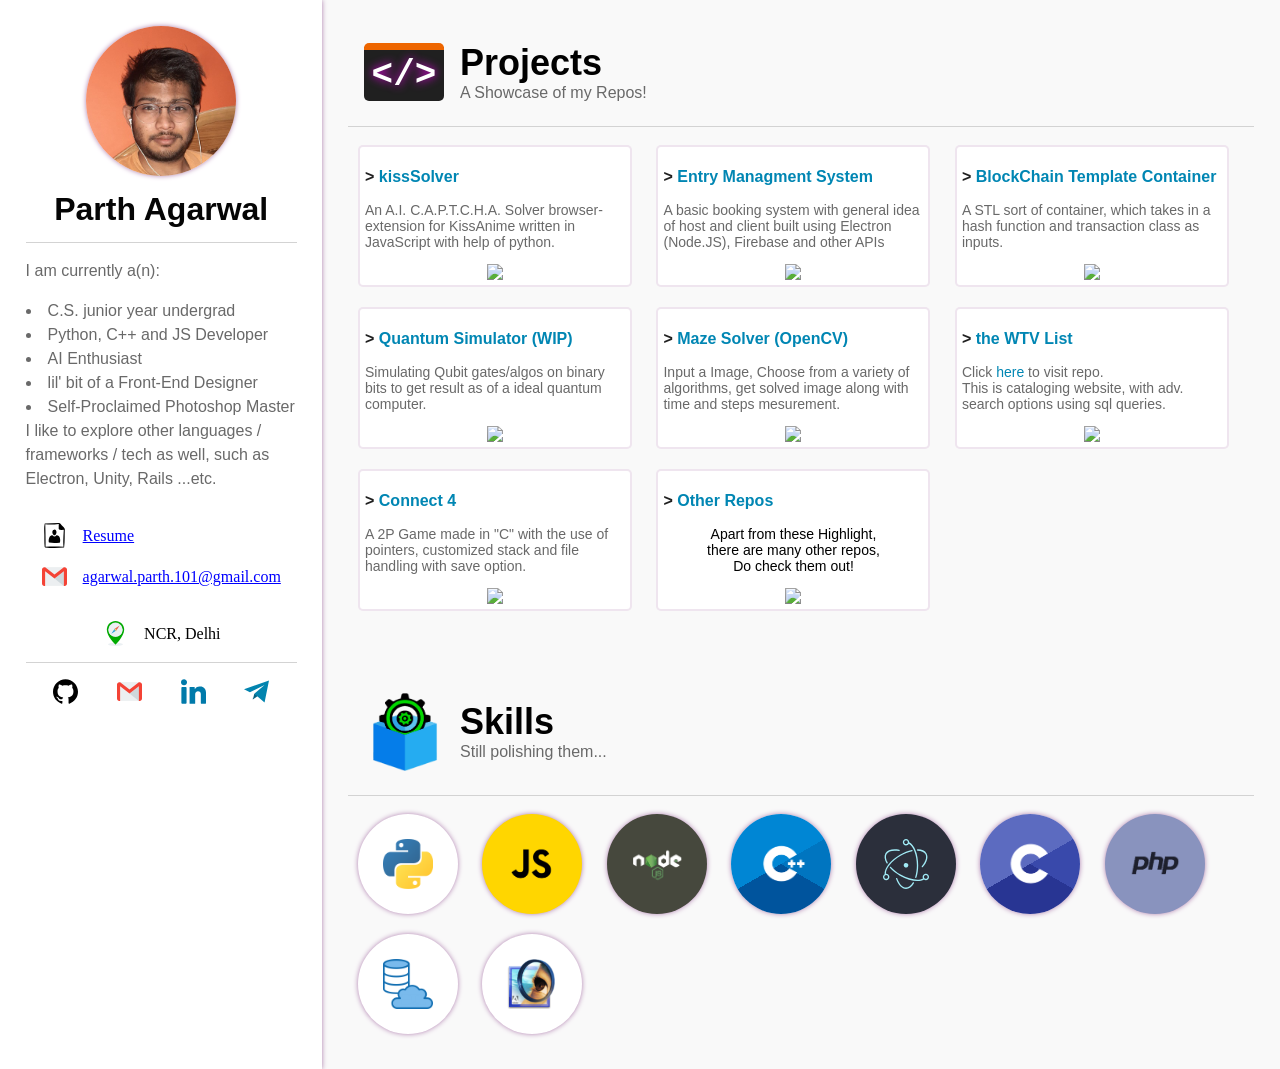
==== dev/index.html @ 932f3073 "Update index.html" ====
<html>
  <head>
    <title>
      Parth Agarwal
    </title>
    <link rel="icon" href="../assets/resume.ico" sizes="any" type="image/x-icons">
    <link href="../stylesheets/dev.css" rel="stylesheet" type="text/css" />

  </head>
  <body>
    <div id="wrapper">



           <div id="panel">
        <center>
          <img src="../assets/pp.jpg" id='pp'/>
        </center>


        <div id="self">
          <h1 title="< RA >">Parth Agarwal</h1>
<hr>
          <p>
I am currently a(n):
  <li> <font title="@Jaypee Institute of Information Technology" >C.S. junior year undergrad</font>
  </li>
  <li> <font title="Jinchūriki of the py-tailed-fox">Python</font>, <font title="Pirate of g++ C">C++</font> and JS Developer</li>
<li> AI Enthusiast
  </li>
  <li>
  lil' bit of a Front-End Designer
</li>
<li>
  Self-Proclaimed Photoshop Master
</li>
</ul>
I like to explore other languages / frameworks / tech as well, such as Electron, Unity, Rails ...etc.
</p>


          
        </div>

        <div id="links">
          <table>
            <tr>
              <th  align="right">
                <img src="../assets/resume.svg" />
              </th>
              <td>
                <a href="https://github.com/ra101">Resume</a>
              </td>
            </tr>

          
            <tr>
              <th  align="right">
      <img src="../assets/gmail.svg" />
              </th>
              <td>
                <a href="mailto:agarwal.parth.101@gmial.com">agarwal.parth.101@gmail.com</a>
              </td>
            </tr>
          </table>
<table>
            <tr>
              <th width="40%" align="right">
      <img src="../assets/location.svg" />
              </th>
              <td>
                NCR, Delhi
              </td>
            </tr>


          </table>

          <table style="border-top:1px solid lightgray">
            <tr>
              <th>
                <a href='https://github.com/ra101' title="ra101" target="_blank"><img src="../assets/github.svg" />
              </th>
              <th>
                <a href="mailto:agarwal.parth.101.gmail.com" title="agarwal.parth.101.gmail.com">
                  <img src="../assets/gmail.svg"
                /></a>
              </th>
              <th>
                  <a href="https://www.linkedin.com/in/agarwal-parth/" target="_blank"  title="/in/agarwal-parth/" >    <img src="../assets/linkedin.svg" /></a>
              </th>
              <th>
                <a href="https://t.me/ra_101" title="ra_101" target="_blank"
                  ><img src="../assets/telegram.svg"
                /></a>
              </th>
            </tr>
          </table>
        </div>
      </div>
      <div id="content">


    <div id="projects">


        <table style="width: fit-content;vertical-align: bottom;">
            <tr >
              <td style="width: 80px;">
                <p id="heading" style="background: #202020;
                border-top: 7px solid #ee6600;
                border-radius: 5px;
                text-align: center;
                padding: 5px;
				text-shadow:0px 0px 10px rgb(223,  0,223);
                font-family:'Courier New', Courier, monospace;color:#ffffff">&lt;/&gt;</p>

              </td>
              <td>
                  <p id="heading"> Projects<br><font style="font-size: 16px;font-weight: normal;color:dimgray">A Showcase of my Repos!</font>
                  </p>


              </td>
              </tr>

          </table>
<hr>

<div id="box">
    <p id="heading"><a href="https://github.com/ra101/kissSolver" target="_blank">kissSolver</a></p>
    <p id="disc">An A.I. C.A.P.T.C.H.A. Solver browser-extension for KissAnime written in JavaScript with help of python.</p>
    <center>
    <img src="https://img.shields.io/badge/Made%20with-JavaScript-FFD600?style=flat-square&logo=javascript">
    </center>
  </div>  



<div id="box">
    <p id="heading"><a href="https://github.com/ra101/Entry-Management-Software" target="_blank">Entry Managment System</a></p>
    <p id="disc">A basic booking system with general idea of host and client built using Electron (Node.JS), Firebase and other APIs</p>
    <center>
    <img src="https://img.shields.io/badge/Made%20with-Electron-2B2F3B?style=flat-square&logo=electron">
    </center>
  </div>  

  <div id="box">
      <p id="heading"><a href="https://github.com/ra101/Generic-BlockChain-container-cpp" target="_blank">BlockChain Template Container</a></p>
      <p id="disc">A STL sort of container, which takes in a hash function and transaction class as inputs.</p>
      <center>
      <img src="https://img.shields.io/badge/Made%20with-C++-0075C0?style=flat-square&logo=c%2B%2B">
      </center>
    </div>  


    
  <div id="box">
      <p id="heading"><a href="https://github.com/ra101/quantum-gates-simulator-cpp" target="_blank">Quantum Simulator (WIP)</a></p>
      <p id="disc">Simulating Qubit gates/algos on binary bits to get result as of a ideal quantum computer.</p>
      <center>
      <img src="https://img.shields.io/badge/Made%20with-C++-0075C0?style=flat-square&logo=c%2B%2B">
      </center>
    </div>  

    <div id="box">
        <p id="heading"><a href="https://github.com/ra101/Maze-Solver-Cpp" target="_blank">Maze Solver (OpenCV)</a></p>
        <p id="disc">Input a Image, Choose from a variety of algorithms, get solved image along with time and steps mesurement.</p>
        <center>
        <img src="https://img.shields.io/badge/Made%20with-C++-0075C0?style=flat-square&logo=c%2B%2B">
        </center>
      </div>

    <div id="box">
        <p id="heading"><a href="http://thewtvlist.epizy.com/" target="_blank">the WTV List</a></p>
        <p id="disc">Click <a href="https://github.com/ra101/theWTVlist" target="_blank">here</a> to visit repo.<br>This is cataloging website, with adv. search options using sql queries.</p>
        <center>
        <img src="https://img.shields.io/badge/Made%20with-PHP-8993BE?style=flat-square&logo=php">
        </center>
      </div>  
      
      <div id="box">
          <p id="heading"><a href="https://github.com/ra101/Connect-4" target="_blank">Connect 4</a></p>
          <p id="disc">A 2P Game made in "C" with the use of pointers, customized stack and file handling with save option.
            </p>
          <center>
          <img src="https://img.shields.io/badge/Made%20with-C-3949AB?style=flat-square&logo=c">
          </center>
        </div>

        <div id="box">
            <p id="heading"><a href="https://github.com/ra101?tab=repositories" target="_blank">Other Repos</a></p>
            <center> <p id="disc" style="color:black">Apart from these Highlight,<br> there are many other repos,<br>Do check them out!
            </p>
          
           <a href="https://github.com/ra101?tab=stars" target="_blank"> <img src="https://img.shields.io/badge/Stared%20Repos-&#9733;-gold?style=flat-square"></a>
          </center>
          
          </div>


    </div>

    <br>
    <br>


<br>
        <div id="skills">
          <table style="width: fit-content;vertical-align: bottom;">
            <tr >
              <th style="width: 80px;">
                  <img src='../assets/skills.png' style="width:80px;height:80px" />

              </td>
              <td>
                  <p id="heading"> Skills <br><font style="font-size: 16px;font-weight: normal;color:dimgray">Still polishing them...</font>
                  </p>
              </td>
              </tr>

          </table>
          <hr>

          <div id="circle" title="Python">
              <img src='../assets/skills/python.png'  />
            </div>
          

        <div id="circle" title="JavaScript" style="background: #FFD600;">
        <img src='../assets/skills/js.png' />
        </div>

        <div id="circle"  title="Node.js" style="background:#46483D;">
            <img src='../assets/skills/node.png' />
            </div>


            <div id="circle" title="C++" style="background: conic-gradient(from 60deg,#0075C0 60deg, #00549D 60deg 180deg, #0086D4 180deg );">
              <img src='../assets/skills/c++.png' />
            </div>

            
            <div id="circle" style="background: #2B2F3B;" title="Electron.js">
              <img = src='../assets/skills/electron.svg' />
            </div>


            <div id="circle" title="C Programming Language" style="background: conic-gradient(from 60deg,#3949AB 60deg, #283593 60deg 180deg, #5C6BC0 180deg );">
              <img src='../assets/skills/c.png' />
            </div>
    
           
        <div id="circle" style="background: #8993BE;" title="PHP">
        <img src='../assets/skills/php.png'  />
        </div>

        <div id="circle" title="Database">
        <img src='../assets/skills/sql.png' />
        </div>

        <div id="circle" title="Adobe Photoshop" >
            <img src='../assets/skills/photoshop.png' />
            </div>

       </div>
</div>
      </body>

</html>
---- stylesheets/dev.css ----
div#wrapper {
  top: 0px;
  width: 100%;
  left: 0px;

  position: absolute;
  background: white;
  display: flex;
  flex-direction: row;
  align-content: stretch;
}

div#panel {
  background: white;
  min-height: 100vh;
  width: 22%;
  padding-left: 2%;
  padding-right: 2%;
  padding-top: 2%;
  box-shadow: 0px 0px 5px #af7faf;
}

img#pp {
  width: 150px;
  height: 150px;
  box-shadow: 0px 0px 5px #af7faf;
  border-radius: 50%;
}

img#pp:hover {
  transform: scale(1.02);
  box-shadow: 0px 0px 10px #af7faf;
}

div#content {
  padding: 2%;
  font-family: "Segoe UI", Tahoma, Geneva, Verdana, sans-serif;
  background: #00000006;
}

div#content p#heading {
  font-weight: bolder;
  font-size: 36px;
}

div#box {
  text-align: left;
  display: inline-block;
  border: 2px solid #af7faf33;
  padding: 5px;
  border-radius: 5px;
  background: #ffffff;
  margin: 10px;
  width: 260px;
}

div#box p#heading {
  font-size: 16px;
}

div#box p#heading:before {
  content: '> ';
  color: #202020;
}

div#box p#disc {
  font-size: 14px;
  color: dimgray;
}

div#box a:visited,
div#box a:link {
  color: #0086b3;
  text-decoration: none;
}

div#circle {
  text-align: center;
  display: inline-block;
  box-shadow: 0px 0px 5px #af7faf;
  border-radius: 50%;
  padding: 25px;
  margin: 10px;
  background: #ffffff;
}

div#circle:hover {
  animation: lock 0.2s ease-in;
  transform: rotate(360deg);
  transform: scale(1.1);
  box-shadow: 0px 0px 10px #af7faf;
}

@keyframes lock {
  0% {
    transform: rotate(0deg) scale(1);
  }
  100% {
    transform: rotate(360deg) scale(1.1);
  }
}

div#skills img {
  width: 50px;
  height: 50px;
}

div#self {
  font-family: "Segoe UI", Tahoma, Geneva, Verdana, sans-serif;
  color: dimgray;
  line-height: 1.5em;
}

div#panel h1 {
  color: #050505;
  text-align: center;
}

table,
th,
td {
  vertical-align: middle;
  border: none;
  padding: 7px;
}

table {
  width: 100%;
}
table a:visited {
  color: blue;
}

table a:link {
  color: blue;
}

th img {
  width: 25px;
}

div#content {
  width: 75%;
}

hr {
  border: none;
  border-bottom: 1px solid lightgray;
}

div#links img:hover {
  opacity: 0.8;
}
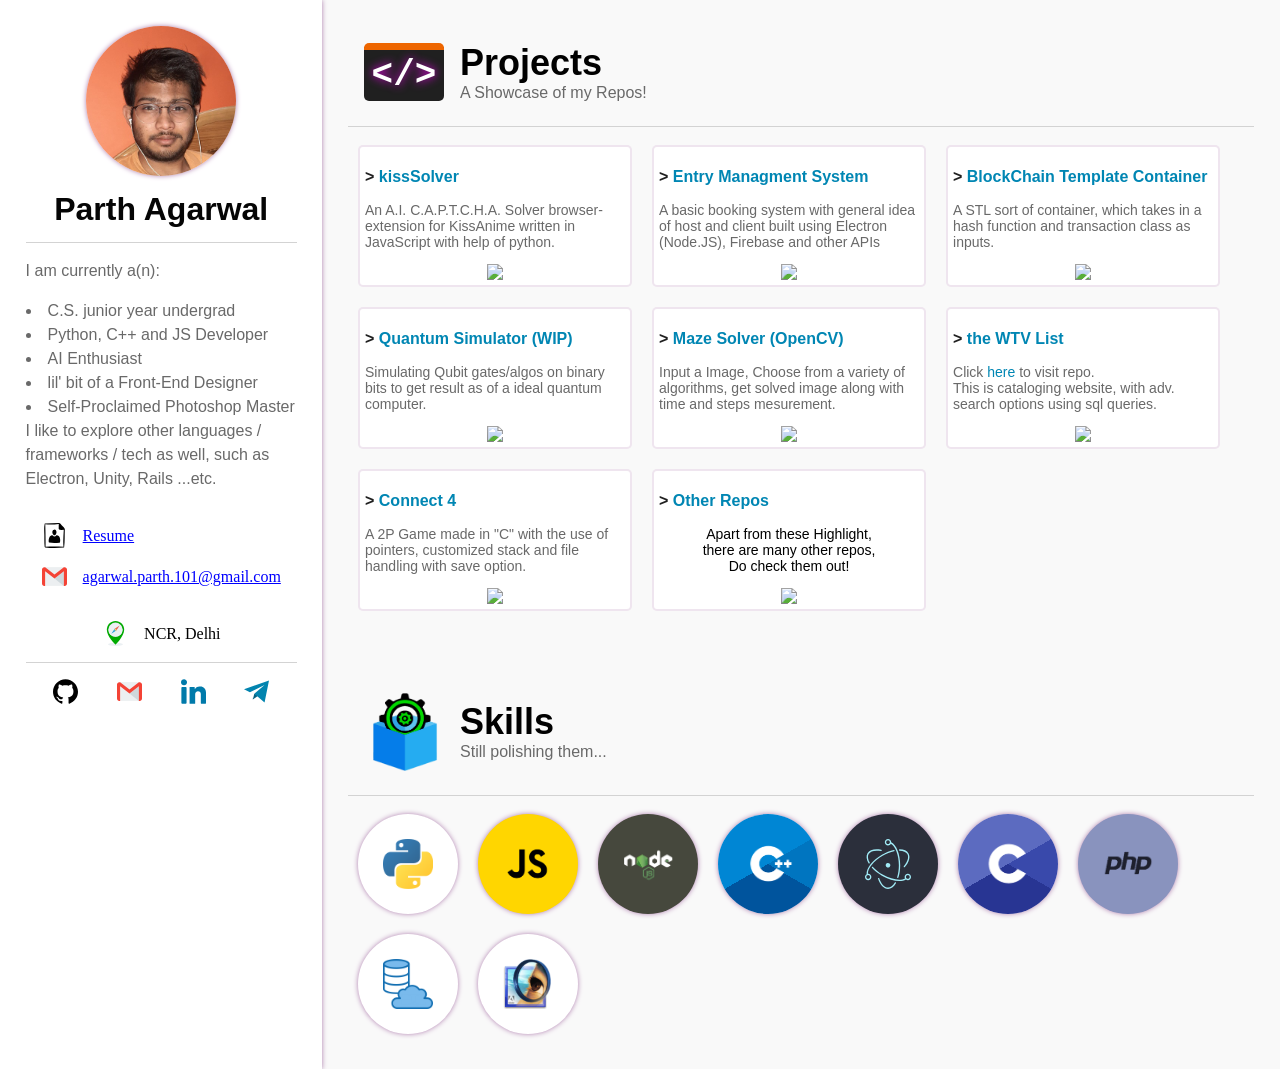
==== commit 948239c1: "Update index.html" ====
--- a/dev/index.html
+++ b/dev/index.html
@@ -1,3 +1,4 @@
+
 <html>
   <head>
     <title>
@@ -87,7 +88,7 @@
                 /></a>
               </th>
               <th>
-                  <a href="https://www.linkedin.com/in/agarwal-parth/" target="_blank"  title="/in/agarwal-parth/" >    <img src="../assets/linkedin.svg" /></a>
+                  <a href="https://www.linkedin.com/in/parth-agarwal-525499185/" target="_blank"  title="/in/parth-agarwal-525499185/" >    <img src="../assets/linkedin.svg" /></a>
               </th>
               <th>
                 <a href="https://t.me/ra_101" title="ra_101" target="_blank"
@@ -127,6 +128,7 @@
           </table>
 <hr>
 
+<div id="truck">
 <div id="box">
     <p id="heading"><a href="https://github.com/ra101/kissSolver" target="_blank">kissSolver</a></p>
     <p id="disc">An A.I. C.A.P.T.C.H.A. Solver browser-extension for KissAnime written in JavaScript with help of python.</p>
@@ -198,7 +200,7 @@
           
           </div>
 
-
+        </div>
     </div>
 
     <br>
@@ -221,7 +223,7 @@
 
           </table>
           <hr>
-
+<div id="toolbox">
           <div id="circle" title="Python">
               <img src='../assets/skills/python.png'  />
             </div>
@@ -262,7 +264,7 @@
         <div id="circle" title="Adobe Photoshop" >
             <img src='../assets/skills/photoshop.png' />
             </div>
-
+          </div>
        </div>
 </div>
       </body>
--- a/stylesheets/dev.css
+++ b/stylesheets/dev.css
@@ -43,9 +43,15 @@
   font-size: 36px;
 }
 
+div#truck,
+div#toolbox {
+  display: flex;
+  flex-direction: row;
+  flex-wrap: wrap;
+}
+
 div#box {
   text-align: left;
-  display: inline-block;
   border: 2px solid #af7faf33;
   padding: 5px;
   border-radius: 5px;
@@ -59,7 +65,7 @@
 }
 
 div#box p#heading:before {
-  content: '> ';
+  content: "> ";
   color: #202020;
 }
 
@@ -151,3 +157,33 @@
 div#links img:hover {
   opacity: 0.8;
 }
+
+@media only screen and (max-width: 1000px) {
+  div#wrapper {
+    display: block;
+  }
+  div#panel,
+  div#content {
+    width: 100%;
+    min-height: 0;
+  }
+  img#pp {
+    width: 300px;
+    height: 300px;
+  }
+  div#self {
+    margin-left: 10%;
+    margin-right: 10%;
+    font-size: x-large;
+  }
+  div#self h1 {
+    font-size: 72px;
+  }
+  div#links td {
+    font-size: 24px;
+  }
+  div#links img {
+    width: 50px;
+  }
+
+}
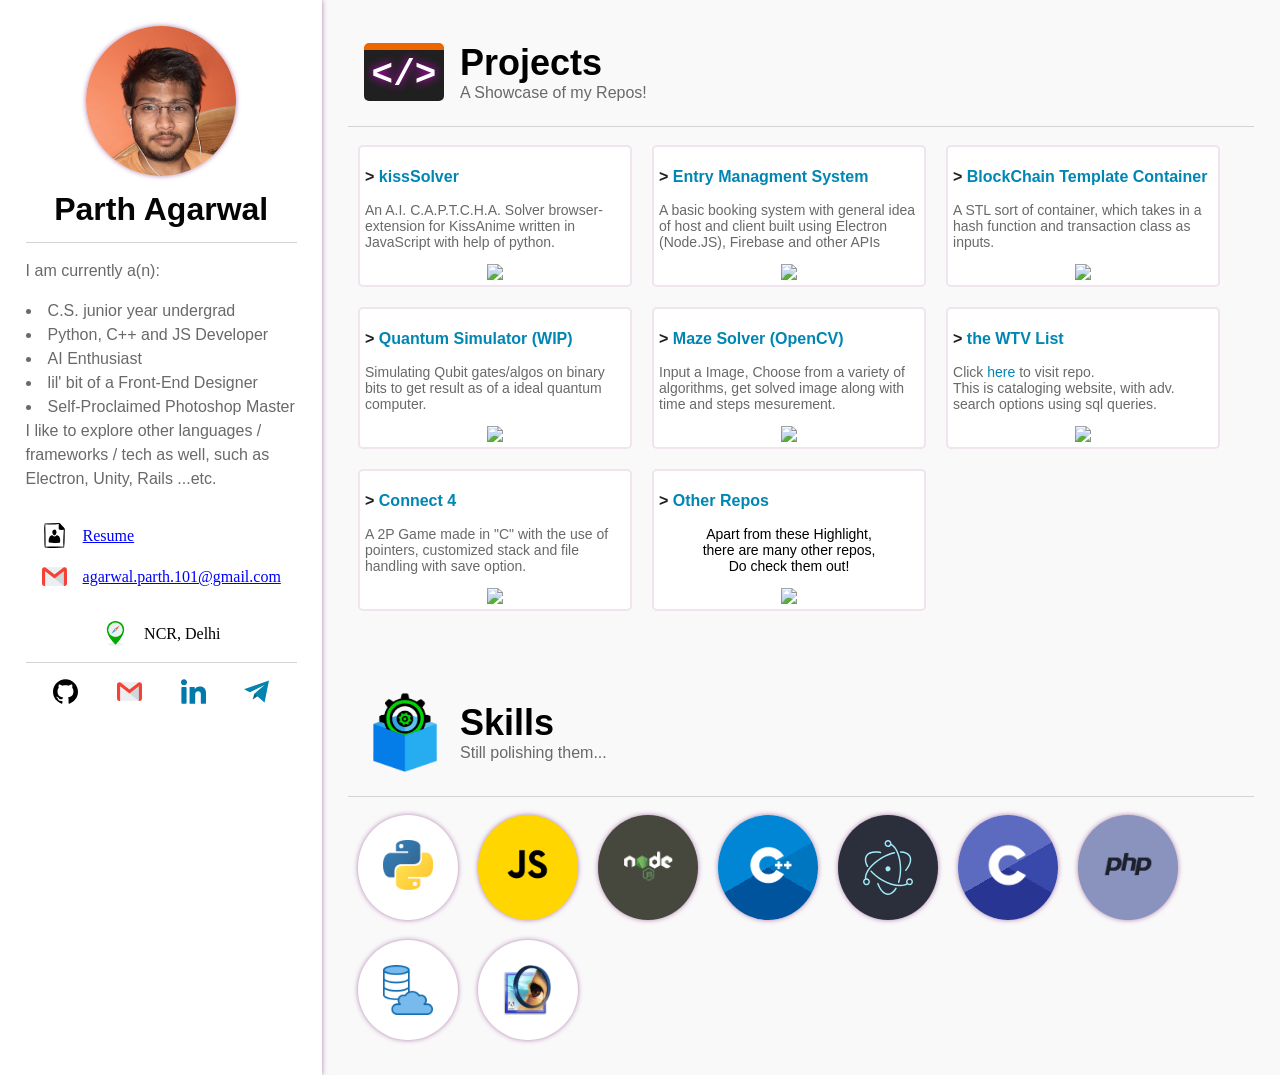
==== commit 0010a5d0: "Update index.html" ====
--- a/dev/index.html
+++ b/dev/index.html
@@ -105,7 +105,7 @@
     <div id="projects">
 
 
-        <table style="width: fit-content;vertical-align: bottom;">
+        <table id='proj_header' style="width: fit-content;vertical-align: bottom;">
             <tr >
               <td style="width: 80px;">
                 <p id="heading" style="background: #202020;
@@ -118,7 +118,7 @@
 
               </td>
               <td>
-                  <p id="heading"> Projects<br><font style="font-size: 16px;font-weight: normal;color:dimgray">A Showcase of my Repos!</font>
+                  <p id="heading"> Projects<br><font id='tagline' style="font-weight: normal;color:dimgray">A Showcase of my Repos!</font>
                   </p>
 
 
@@ -208,15 +208,15 @@
 
 
 <br>
-        <div id="skills">
-          <table style="width: fit-content;vertical-align: bottom;">
+        <div id="skills" >
+          <table id = 'proj_header' style="width: fit-content;vertical-align: bottom;">
             <tr >
-              <th style="width: 80px;">
-                  <img src='../assets/skills.png' style="width:80px;height:80px" />
-
-              </td>
-              <td>
-                  <p id="heading"> Skills <br><font style="font-size: 16px;font-weight: normal;color:dimgray">Still polishing them...</font>
+              <th>
+                  <img src='../assets/skills.png' />
+
+              </td>
+              <td>
+                  <p id="heading"> Skills <br><font id='tagline' style="font-weight: normal;color:dimgray">Still polishing them...</font>
                   </p>
               </td>
               </tr>
--- a/stylesheets/dev.css
+++ b/stylesheets/dev.css
@@ -108,7 +108,6 @@
 
 div#skills img {
   width: 50px;
-  height: 50px;
 }
 
 div#self {
@@ -154,8 +153,16 @@
   border-bottom: 1px solid lightgray;
 }
 
+table#proj_header img {
+  width: 80px;
+}
+
 div#links img:hover {
   opacity: 0.8;
+}
+
+font#tagline {
+  font-size: 16px;
 }
 
 @media only screen and (max-width: 1000px) {
@@ -174,16 +181,63 @@
   div#self {
     margin-left: 10%;
     margin-right: 10%;
-    font-size: x-large;
+    font-size: xx-large;
   }
   div#self h1 {
-    font-size: 72px;
+    font-size: 84px;
   }
   div#links td {
-    font-size: 24px;
+    font-size: 36px;
   }
   div#links img {
     width: 50px;
   }
 
-}
+  table#proj_header p#heading {
+    font-size: 72px;
+  }
+  font#tagline {
+    font-size: 24px;
+  }
+
+  div#skills img {
+    width: 80px;
+  }
+
+  table#proj_header img {
+    width: 120px;
+    height: 120px;
+  }
+
+  div#circle {
+    padding: 50px;
+    margin: 20px;
+  }
+
+  div#truck {
+    justify-content: center;
+  }
+
+  div#toolbox {
+    justify-content: center;
+  }
+
+  div#box {
+    padding: 50px;
+    padding-top: 30px;
+    margin: 25px;
+    width: 100%;
+  }
+
+  div#box p#heading {
+    font-size: 36px;
+  }
+
+  div#box p#disc {
+    font-size: 24px;
+  }
+
+  div#box img {
+    width: 300px;
+  }
+}
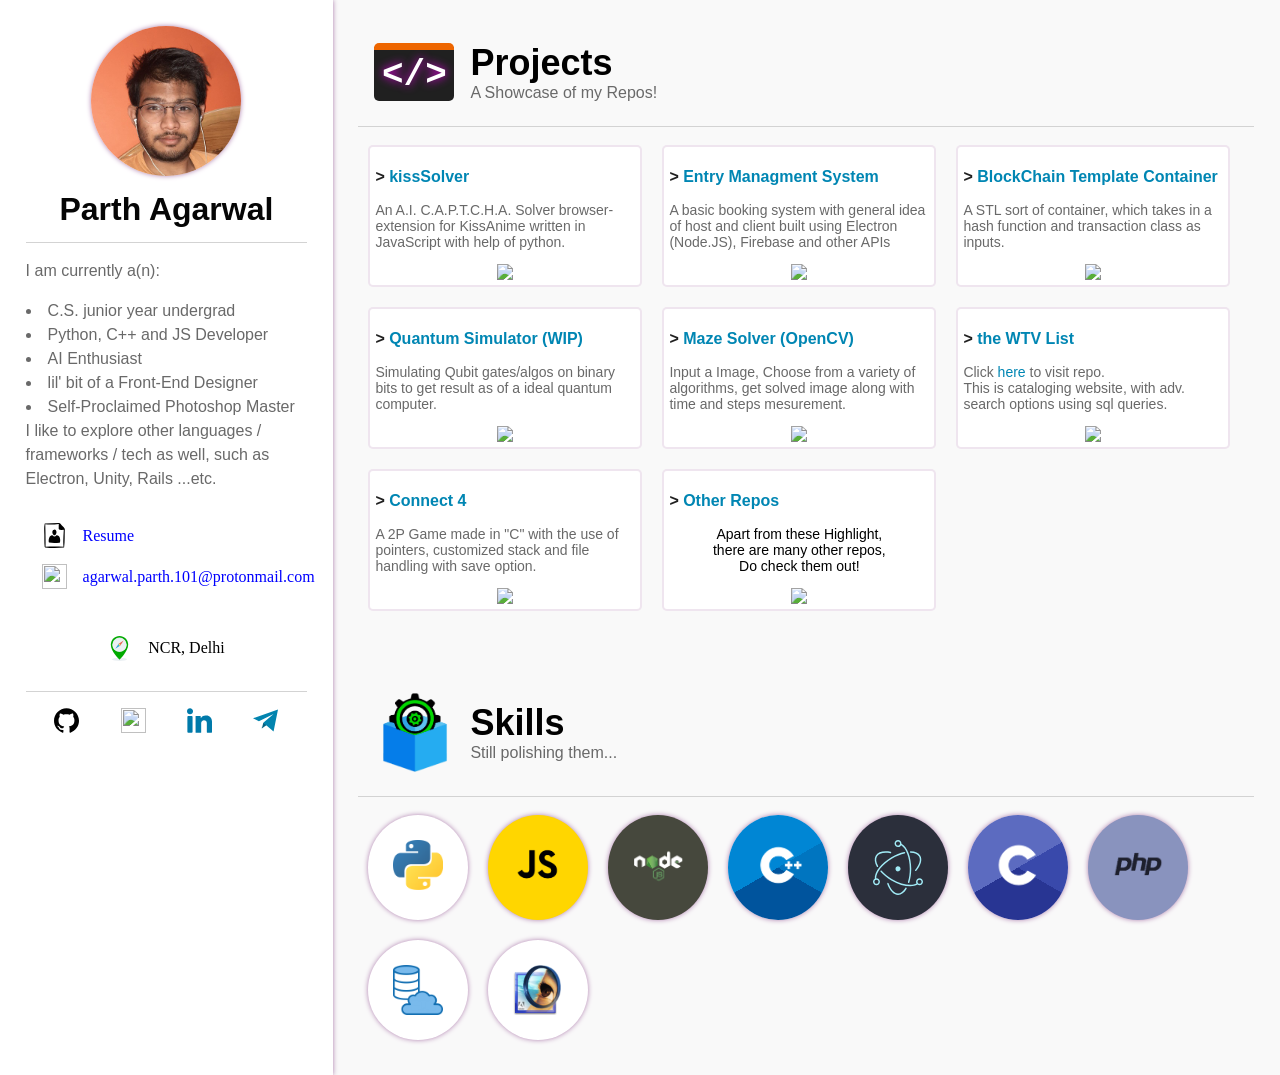
==== commit b0c785cd: "Update index.html" ====
--- a/dev/index.html
+++ b/dev/index.html
@@ -57,10 +57,10 @@
           
             <tr>
               <th  align="right">
-      <img src="../assets/gmail.svg" />
-              </th>
-              <td>
-                <a href="mailto:agarwal.parth.101@gmial.com">agarwal.parth.101@gmail.com</a>
+      <img src="../assets/protonmail.svg" />
+              </th>
+              <td>
+                <a href="mailto:agarwal.parth.101@gmial.com">agarwal.parth.101@protonmail.com</a>
               </td>
             </tr>
           </table>
@@ -83,8 +83,8 @@
                 <a href='https://github.com/ra101' title="ra101" target="_blank"><img src="../assets/github.svg" />
               </th>
               <th>
-                <a href="mailto:agarwal.parth.101.gmail.com" title="agarwal.parth.101.gmail.com">
-                  <img src="../assets/gmail.svg"
+                <a href="mailto:agarwal.parth.101.protonmail.com" title="agarwal.parth.101.protonmail.com">
+                  <img src="../assets/protonmail.svg"
                 /></a>
               </th>
               <th>
--- a/stylesheets/dev.css
+++ b/stylesheets/dev.css
@@ -20,6 +20,10 @@
   box-shadow: 0px 0px 5px #af7faf;
 }
 
+a {
+  text-decoration: none;
+}
+
 img#pp {
   width: 150px;
   height: 150px;
@@ -77,7 +81,6 @@
 div#box a:visited,
 div#box a:link {
   color: #0086b3;
-  text-decoration: none;
 }
 
 div#circle {
@@ -139,7 +142,9 @@
 table a:link {
   color: blue;
 }
-
+table a:hover {
+  text-decoration: underline;
+}
 th img {
   width: 25px;
 }
@@ -196,6 +201,7 @@
   table#proj_header p#heading {
     font-size: 72px;
   }
+
   font#tagline {
     font-size: 24px;
   }
@@ -241,3 +247,7 @@
     width: 300px;
   }
 }
+
+div#links table {
+  margin-top: 5%;
+}
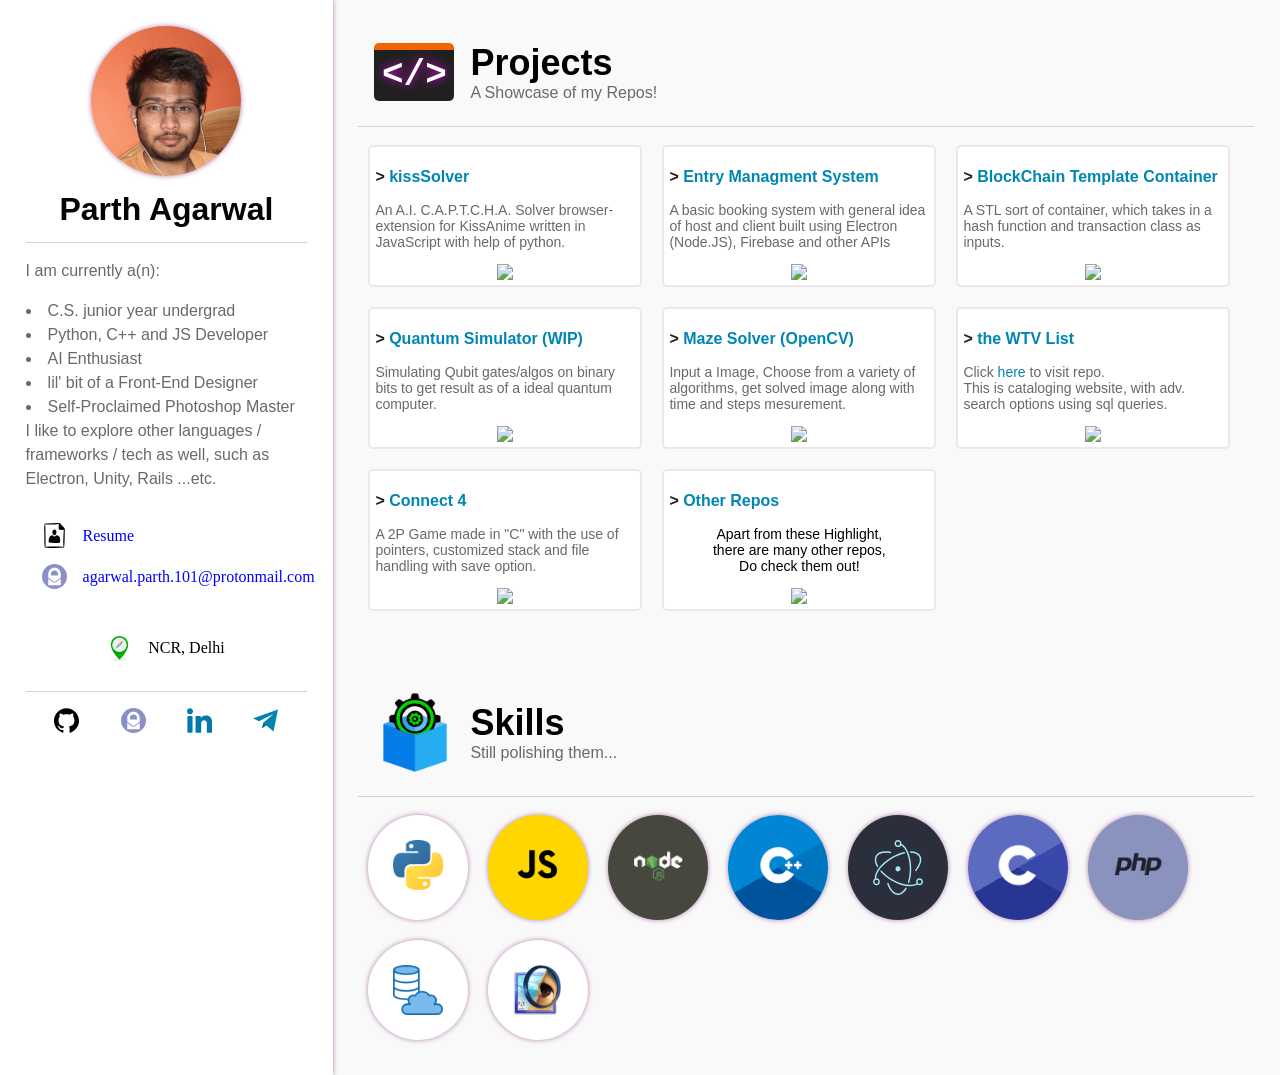
==== commit b1708e54: "Update index.html" ====
--- a/dev/index.html
+++ b/dev/index.html
@@ -88,7 +88,7 @@
                 /></a>
               </th>
               <th>
-                  <a href="https://www.linkedin.com/in/parth-agarwal-525499185/" target="_blank"  title="/in/parth-agarwal-525499185/" >    <img src="../assets/linkedin.svg" /></a>
+                  <a href="https://www.linkedin.com/in/agarwal-parth/" target="_blank"  title="/in/agarwal-parth/" >    <img src="../assets/linkedin.svg" /></a>
               </th>
               <th>
                 <a href="https://t.me/ra_101" title="ra_101" target="_blank"
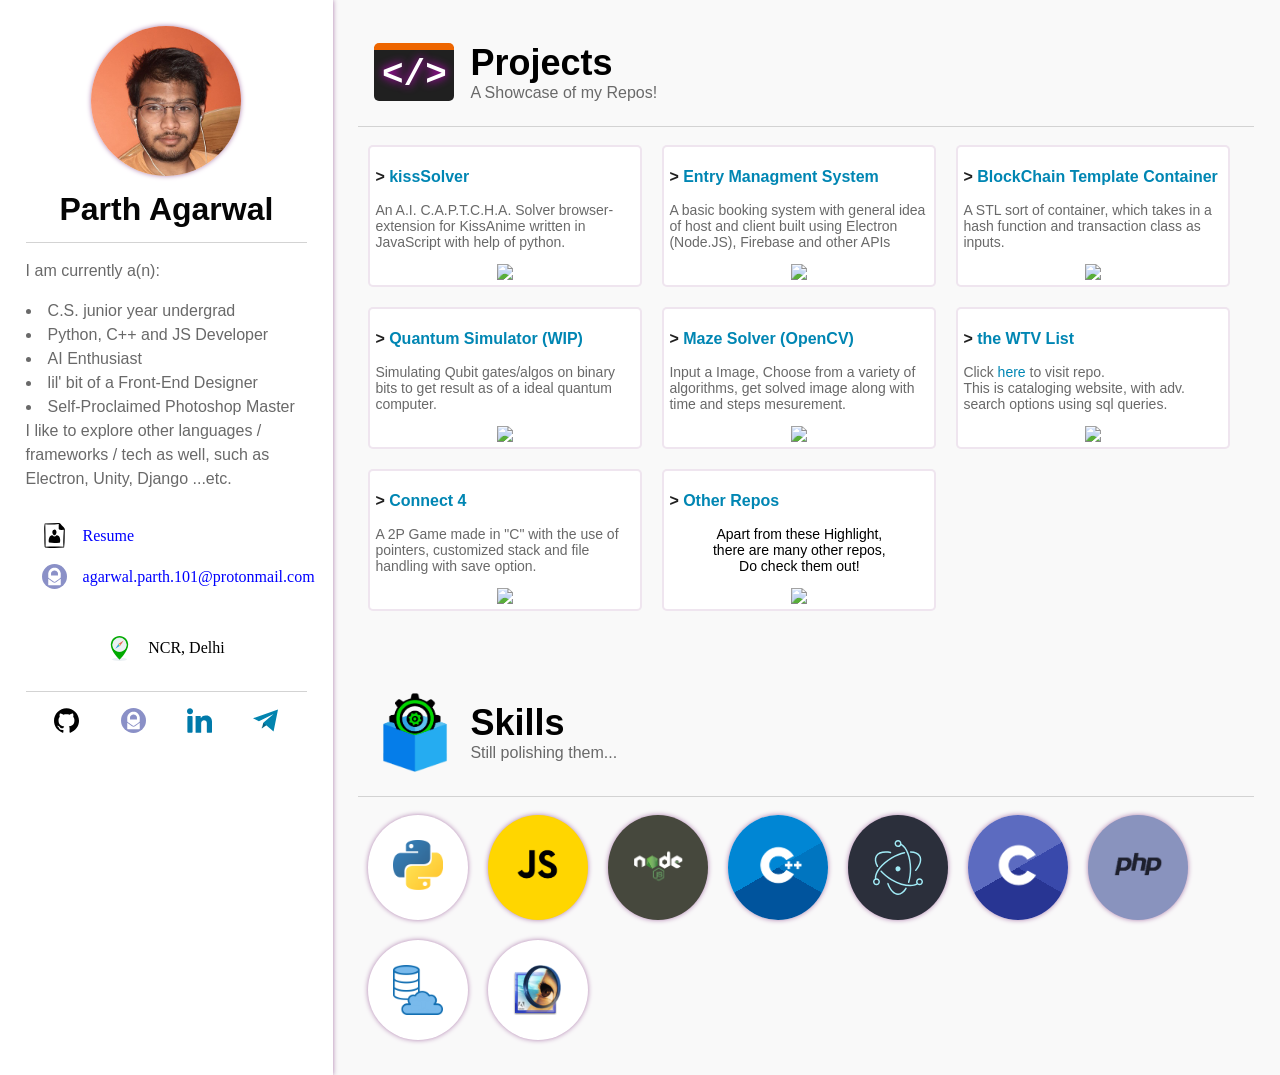
==== commit 7b2bae80: "Update index.html" ====
--- a/dev/index.html
+++ b/dev/index.html
@@ -26,8 +26,8 @@
 I am currently a(n):
   <li> <font title="@Jaypee Institute of Information Technology" >C.S. junior year undergrad</font>
   </li>
-  <li> <font title="Jinchūriki of the py-tailed-fox">Python</font>, <font title="Pirate of g++ C">C++</font> and JS Developer</li>
-<li> AI Enthusiast
+  <li> <font title="Jinchūriki of the py-tailed-fox">Python</font>, <font title="Pirate of g++ C">C++</font> and <font title="Jack of all Scripts">JS Developer</font></li>
+		  <li> <font title="I don't worry, if can't understand ;)">AI Enthusiast</font>
   </li>
   <li>
   lil' bit of a Front-End Designer
@@ -36,7 +36,7 @@
   Self-Proclaimed Photoshop Master
 </li>
 </ul>
-I like to explore other languages / frameworks / tech as well, such as Electron, Unity, Rails ...etc.
+I like to explore other languages / frameworks / tech as well, such as Electron, Unity, Django ...etc.
 </p>
 
 
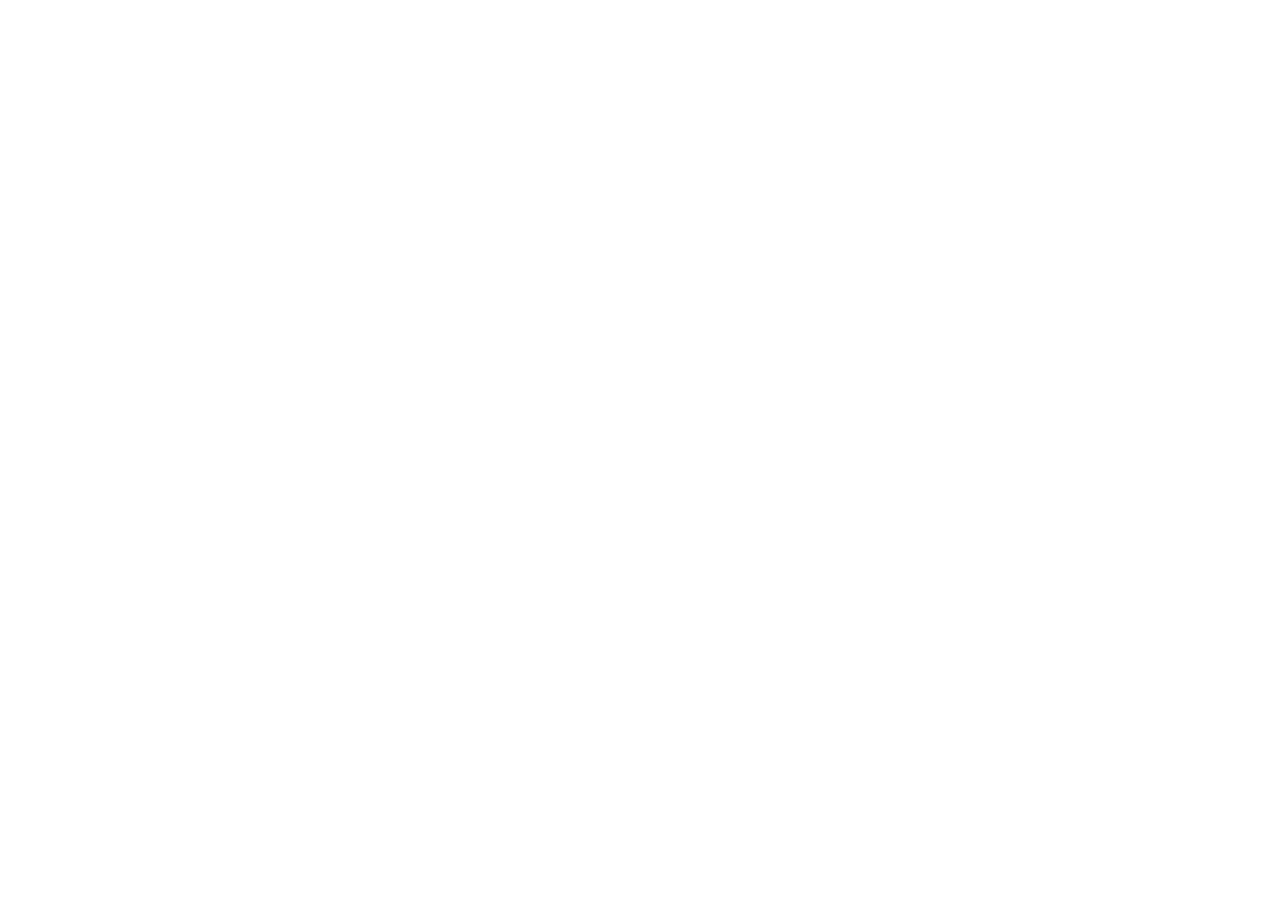
==== commit 468538d8: "redirect urls" ====
--- a/dev/index.html
+++ b/dev/index.html
@@ -1,272 +1 @@
-
-<html>
-  <head>
-    <title>
-      Parth Agarwal
-    </title>
-    <link rel="icon" href="../assets/resume.ico" sizes="any" type="image/x-icons">
-    <link href="../stylesheets/dev.css" rel="stylesheet" type="text/css" />
-
-  </head>
-  <body>
-    <div id="wrapper">
-
-
-
-           <div id="panel">
-        <center>
-          <img src="../assets/pp.jpg" id='pp'/>
-        </center>
-
-
-        <div id="self">
-          <h1 title="< RA >">Parth Agarwal</h1>
-<hr>
-          <p>
-I am currently a(n):
-  <li> <font title="@Jaypee Institute of Information Technology" >C.S. junior year undergrad</font>
-  </li>
-  <li> <font title="Jinchūriki of the py-tailed-fox">Python</font>, <font title="Pirate of g++ C">C++</font> and <font title="Jack of all Scripts">JS Developer</font></li>
-		  <li> <font title="I don't worry, if can't understand ;)">AI Enthusiast</font>
-  </li>
-  <li>
-  lil' bit of a Front-End Designer
-</li>
-<li>
-  Self-Proclaimed Photoshop Master
-</li>
-</ul>
-I like to explore other languages / frameworks / tech as well, such as Electron, Unity, Django ...etc.
-</p>
-
-
-          
-        </div>
-
-        <div id="links">
-          <table>
-            <tr>
-              <th  align="right">
-                <img src="../assets/resume.svg" />
-              </th>
-              <td>
-                <a href="https://github.com/ra101">Resume</a>
-              </td>
-            </tr>
-
-          
-            <tr>
-              <th  align="right">
-      <img src="../assets/protonmail.svg" />
-              </th>
-              <td>
-                <a href="mailto:agarwal.parth.101@gmial.com">agarwal.parth.101@protonmail.com</a>
-              </td>
-            </tr>
-          </table>
-<table>
-            <tr>
-              <th width="40%" align="right">
-      <img src="../assets/location.svg" />
-              </th>
-              <td>
-                NCR, Delhi
-              </td>
-            </tr>
-
-
-          </table>
-
-          <table style="border-top:1px solid lightgray">
-            <tr>
-              <th>
-                <a href='https://github.com/ra101' title="ra101" target="_blank"><img src="../assets/github.svg" />
-              </th>
-              <th>
-                <a href="mailto:agarwal.parth.101.protonmail.com" title="agarwal.parth.101.protonmail.com">
-                  <img src="../assets/protonmail.svg"
-                /></a>
-              </th>
-              <th>
-                  <a href="https://www.linkedin.com/in/agarwal-parth/" target="_blank"  title="/in/agarwal-parth/" >    <img src="../assets/linkedin.svg" /></a>
-              </th>
-              <th>
-                <a href="https://t.me/ra_101" title="ra_101" target="_blank"
-                  ><img src="../assets/telegram.svg"
-                /></a>
-              </th>
-            </tr>
-          </table>
-        </div>
-      </div>
-      <div id="content">
-
-
-    <div id="projects">
-
-
-        <table id='proj_header' style="width: fit-content;vertical-align: bottom;">
-            <tr >
-              <td style="width: 80px;">
-                <p id="heading" style="background: #202020;
-                border-top: 7px solid #ee6600;
-                border-radius: 5px;
-                text-align: center;
-                padding: 5px;
-				text-shadow:0px 0px 10px rgb(223,  0,223);
-                font-family:'Courier New', Courier, monospace;color:#ffffff">&lt;/&gt;</p>
-
-              </td>
-              <td>
-                  <p id="heading"> Projects<br><font id='tagline' style="font-weight: normal;color:dimgray">A Showcase of my Repos!</font>
-                  </p>
-
-
-              </td>
-              </tr>
-
-          </table>
-<hr>
-
-<div id="truck">
-<div id="box">
-    <p id="heading"><a href="https://github.com/ra101/kissSolver" target="_blank">kissSolver</a></p>
-    <p id="disc">An A.I. C.A.P.T.C.H.A. Solver browser-extension for KissAnime written in JavaScript with help of python.</p>
-    <center>
-    <img src="https://img.shields.io/badge/Made%20with-JavaScript-FFD600?style=flat-square&logo=javascript">
-    </center>
-  </div>  
-
-
-
-<div id="box">
-    <p id="heading"><a href="https://github.com/ra101/Entry-Management-Software" target="_blank">Entry Managment System</a></p>
-    <p id="disc">A basic booking system with general idea of host and client built using Electron (Node.JS), Firebase and other APIs</p>
-    <center>
-    <img src="https://img.shields.io/badge/Made%20with-Electron-2B2F3B?style=flat-square&logo=electron">
-    </center>
-  </div>  
-
-  <div id="box">
-      <p id="heading"><a href="https://github.com/ra101/Generic-BlockChain-container-cpp" target="_blank">BlockChain Template Container</a></p>
-      <p id="disc">A STL sort of container, which takes in a hash function and transaction class as inputs.</p>
-      <center>
-      <img src="https://img.shields.io/badge/Made%20with-C++-0075C0?style=flat-square&logo=c%2B%2B">
-      </center>
-    </div>  
-
-
-    
-  <div id="box">
-      <p id="heading"><a href="https://github.com/ra101/quantum-gates-simulator-cpp" target="_blank">Quantum Simulator (WIP)</a></p>
-      <p id="disc">Simulating Qubit gates/algos on binary bits to get result as of a ideal quantum computer.</p>
-      <center>
-      <img src="https://img.shields.io/badge/Made%20with-C++-0075C0?style=flat-square&logo=c%2B%2B">
-      </center>
-    </div>  
-
-    <div id="box">
-        <p id="heading"><a href="https://github.com/ra101/Maze-Solver-Cpp" target="_blank">Maze Solver (OpenCV)</a></p>
-        <p id="disc">Input a Image, Choose from a variety of algorithms, get solved image along with time and steps mesurement.</p>
-        <center>
-        <img src="https://img.shields.io/badge/Made%20with-C++-0075C0?style=flat-square&logo=c%2B%2B">
-        </center>
-      </div>
-
-    <div id="box">
-        <p id="heading"><a href="http://thewtvlist.epizy.com/" target="_blank">the WTV List</a></p>
-        <p id="disc">Click <a href="https://github.com/ra101/theWTVlist" target="_blank">here</a> to visit repo.<br>This is cataloging website, with adv. search options using sql queries.</p>
-        <center>
-        <img src="https://img.shields.io/badge/Made%20with-PHP-8993BE?style=flat-square&logo=php">
-        </center>
-      </div>  
-      
-      <div id="box">
-          <p id="heading"><a href="https://github.com/ra101/Connect-4" target="_blank">Connect 4</a></p>
-          <p id="disc">A 2P Game made in "C" with the use of pointers, customized stack and file handling with save option.
-            </p>
-          <center>
-          <img src="https://img.shields.io/badge/Made%20with-C-3949AB?style=flat-square&logo=c">
-          </center>
-        </div>
-
-        <div id="box">
-            <p id="heading"><a href="https://github.com/ra101?tab=repositories" target="_blank">Other Repos</a></p>
-            <center> <p id="disc" style="color:black">Apart from these Highlight,<br> there are many other repos,<br>Do check them out!
-            </p>
-          
-           <a href="https://github.com/ra101?tab=stars" target="_blank"> <img src="https://img.shields.io/badge/Stared%20Repos-&#9733;-gold?style=flat-square"></a>
-          </center>
-          
-          </div>
-
-        </div>
-    </div>
-
-    <br>
-    <br>
-
-
-<br>
-        <div id="skills" >
-          <table id = 'proj_header' style="width: fit-content;vertical-align: bottom;">
-            <tr >
-              <th>
-                  <img src='../assets/skills.png' />
-
-              </td>
-              <td>
-                  <p id="heading"> Skills <br><font id='tagline' style="font-weight: normal;color:dimgray">Still polishing them...</font>
-                  </p>
-              </td>
-              </tr>
-
-          </table>
-          <hr>
-<div id="toolbox">
-          <div id="circle" title="Python">
-              <img src='../assets/skills/python.png'  />
-            </div>
-          
-
-        <div id="circle" title="JavaScript" style="background: #FFD600;">
-        <img src='../assets/skills/js.png' />
-        </div>
-
-        <div id="circle"  title="Node.js" style="background:#46483D;">
-            <img src='../assets/skills/node.png' />
-            </div>
-
-
-            <div id="circle" title="C++" style="background: conic-gradient(from 60deg,#0075C0 60deg, #00549D 60deg 180deg, #0086D4 180deg );">
-              <img src='../assets/skills/c++.png' />
-            </div>
-
-            
-            <div id="circle" style="background: #2B2F3B;" title="Electron.js">
-              <img = src='../assets/skills/electron.svg' />
-            </div>
-
-
-            <div id="circle" title="C Programming Language" style="background: conic-gradient(from 60deg,#3949AB 60deg, #283593 60deg 180deg, #5C6BC0 180deg );">
-              <img src='../assets/skills/c.png' />
-            </div>
-    
-           
-        <div id="circle" style="background: #8993BE;" title="PHP">
-        <img src='../assets/skills/php.png'  />
-        </div>
-
-        <div id="circle" title="Database">
-        <img src='../assets/skills/sql.png' />
-        </div>
-
-        <div id="circle" title="Adobe Photoshop" >
-            <img src='../assets/skills/photoshop.png' />
-            </div>
-          </div>
-       </div>
-</div>
-      </body>
-
-</html>
+<!doctype html><title>://dev.to/ra101/</title><link rel=canonical href=https://dev.to/ra101/ ><meta http-equiv=refresh content="0; url = https://dev.to/ra101/"><body bgcolor=black style="overflow:hidden;width:100vw;height:100vh;background:no-repeat radial-gradient(ellipse at center,#1d001d 0,#0e000e 30%,#000 70%)"><div style=padding:7vh></div><center><img src=./icon.svg style=width:32rem alt=dev.to><div style=margin:2rem;color:#fff;font-size:1.5rem>If your browser supports Refresh, you'll be redirected to <a href=https://dev.to/ra101/ >https://dev.to/ra101/</a> in few seconds...<br>(<i>if redirection fails, click the hyperlink</i>)</div></center>
